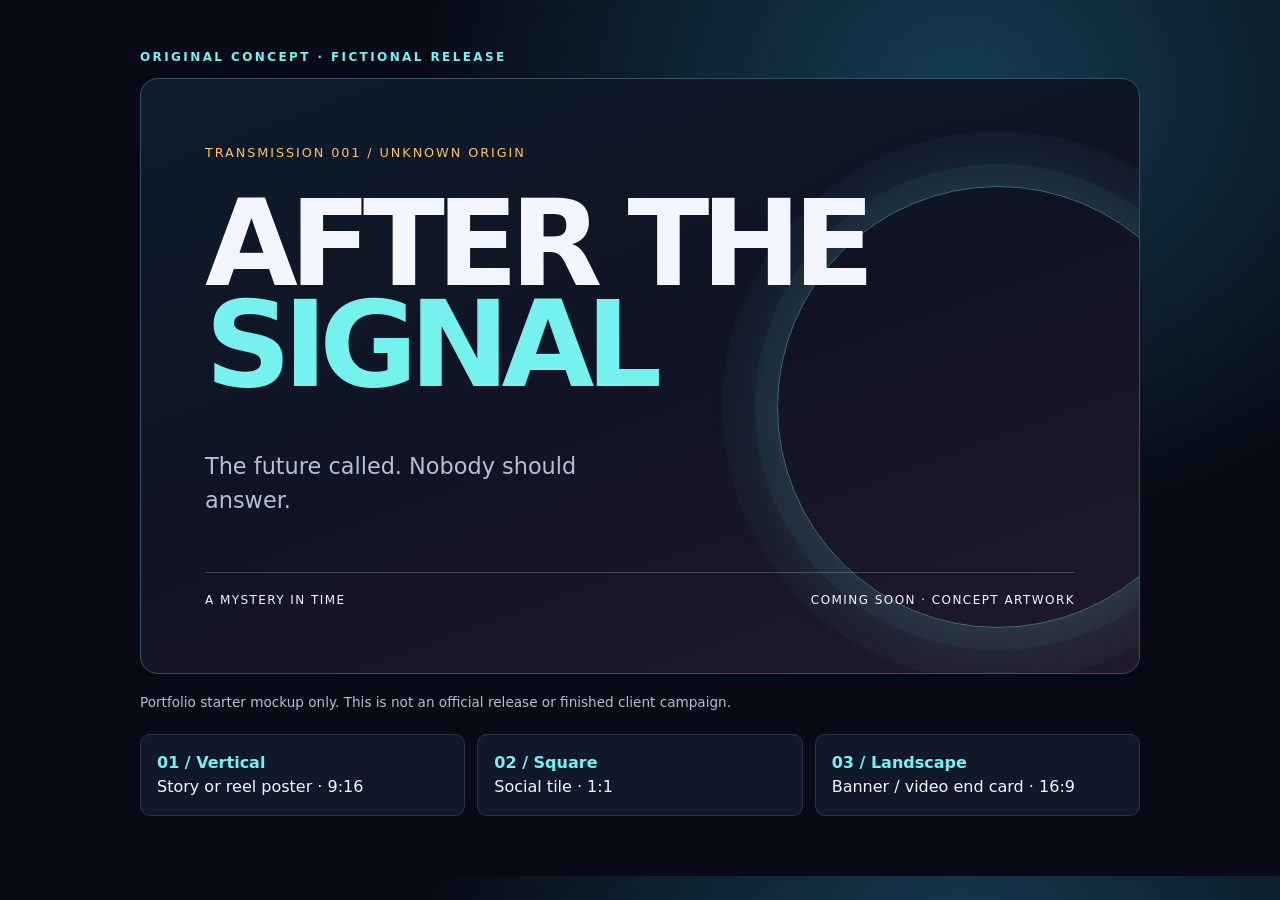
==== projects/campaign-motion-static/index.html @ 1b3e4236 "Add campaign visual starter page" ====
<!doctype html>
<html lang="en">
<head>
<meta charset="utf-8">
<meta name="viewport" content="width=device-width,initial-scale=1">
<meta name="description" content="Starter campaign concept for the fictional sci-fi mystery AFTER THE SIGNAL.">
<title>AFTER THE SIGNAL — Campaign Concept</title>
<style>
:root{color-scheme:dark;--bg:#080b15;--panel:#11182a;--cyan:#75f2ef;--amber:#ffbf69;--ink:#f4f6ff;--muted:#b4bfd6}
*{box-sizing:border-box}body{margin:0;background:radial-gradient(ellipse at 75% 10%,#153c52 0,transparent 40%),var(--bg);color:var(--ink);font:16px/1.5 system-ui,-apple-system,Segoe UI,sans-serif}
main{width:min(1000px,calc(100% - 32px));margin:auto;padding:36px 0 60px}.eyebrow{letter-spacing:.2em;text-transform:uppercase;color:var(--cyan);font-size:.75rem;font-weight:700}.poster{min-height:580px;display:flex;flex-direction:column;justify-content:space-between;gap:32px;padding:clamp(24px,6vw,64px);border:1px solid #31526a;border-radius:18px;background:linear-gradient(160deg,#0d1c2b 0%,#101323 48%,#211a2b 100%);position:relative;overflow:hidden}.poster:before{content:"";position:absolute;width:clamp(180px,45vw,440px);aspect-ratio:1;border:1px solid #75f2ef66;border-radius:50%;right:-8%;top:18%;box-shadow:0 0 0 22px #75f2ef0a,0 0 0 55px #75f2ef08,0 0 70px #75f2ef25}.poster>*{position:relative}.signal{color:var(--amber);font-size:.8rem;letter-spacing:.15em}.title{font-size:clamp(3rem,10vw,7.5rem);line-height:.84;letter-spacing:-.07em;text-transform:uppercase;margin:0;max-width:700px}.title span{color:var(--cyan);display:block}.tagline{font-size:clamp(1rem,2.6vw,1.4rem);max-width:440px;color:var(--muted)}.footer{display:flex;justify-content:space-between;gap:16px;flex-wrap:wrap;border-top:1px solid #ffffff30;padding-top:18px;text-transform:uppercase;font-size:.75rem;letter-spacing:.12em}.note{color:var(--muted);font-size:.85rem;margin-top:18px}.formats{display:grid;grid-template-columns:repeat(3,1fr);gap:12px;margin-top:22px}.format{background:var(--panel);border:1px solid #25364b;border-radius:10px;padding:16px}.format strong{display:block;color:var(--cyan)}@media(max-width:600px){.poster{min-height:500px}.formats{grid-template-columns:1fr}}
</style>
</head>
<body><main>
<p class="eyebrow">Original concept · Fictional release</p>
<section class="poster" aria-label="Campaign poster concept">
<div class="signal">TRANSMISSION 001 / UNKNOWN ORIGIN</div>
<h1 class="title">After the <span>Signal</span></h1>
<p class="tagline">The future called. Nobody should answer.</p>
<div class="footer"><span>A mystery in time</span><span>Coming soon · Concept artwork</span></div>
</section>
<p class="note">Portfolio starter mockup only. This is not an official release or finished client campaign.</p>
<section class="formats" aria-label="Planned format adaptations">
<div class="format"><strong>01 / Vertical</strong>Story or reel poster · 9:16</div>
<div class="format"><strong>02 / Square</strong>Social tile · 1:1</div>
<div class="format"><strong>03 / Landscape</strong>Banner / video end card · 16:9</div>
</section>
</main></body></html>
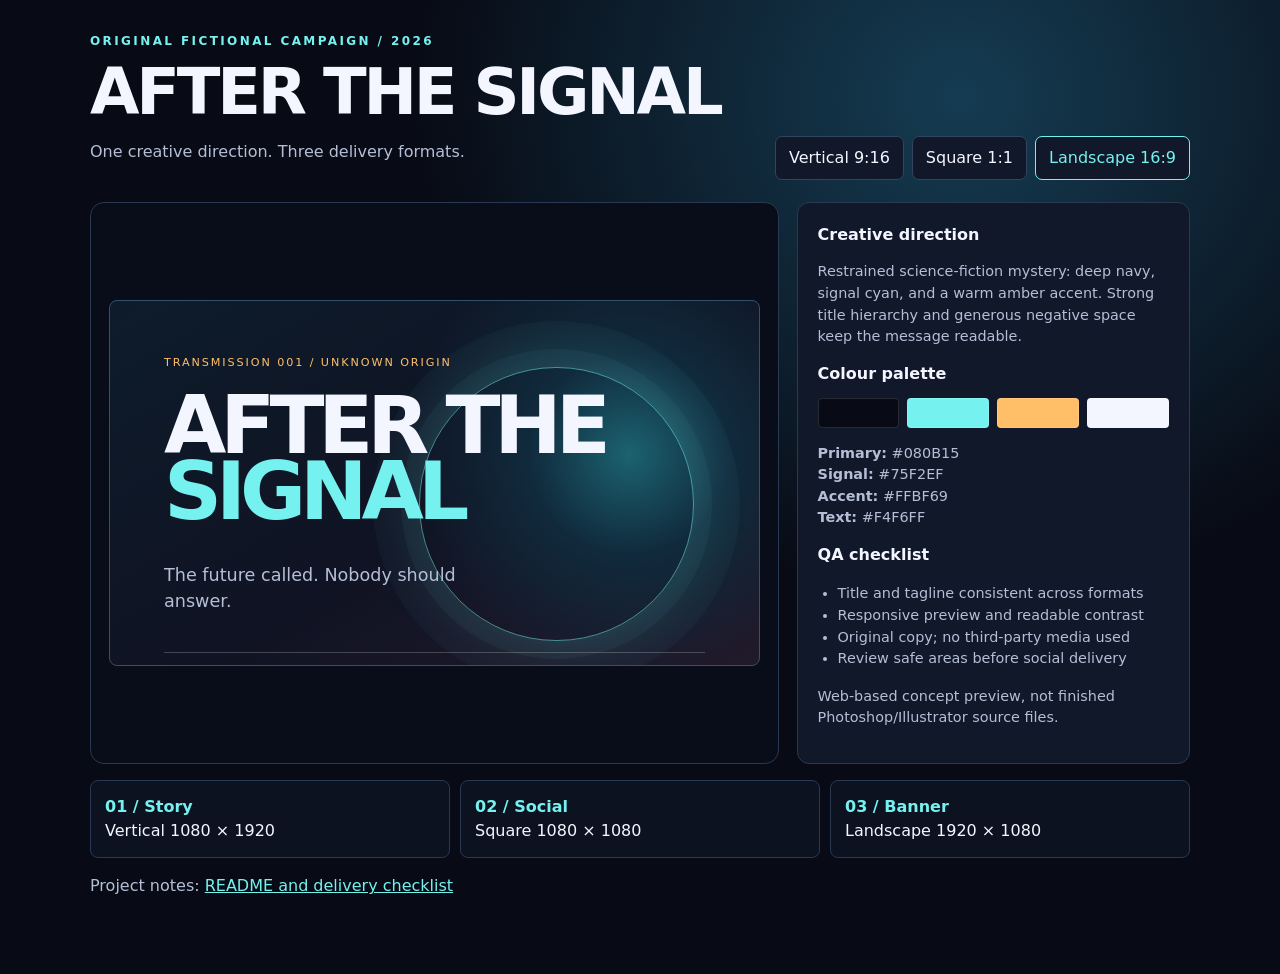
==== commit 55819769: "Complete responsive campaign format previews" ====
--- a/projects/campaign-motion-static/index.html
+++ b/projects/campaign-motion-static/index.html
@@ -1,28 +1,5 @@
-<!doctype html>
-<html lang="en">
-<head>
-<meta charset="utf-8">
-<meta name="viewport" content="width=device-width,initial-scale=1">
-<meta name="description" content="Starter campaign concept for the fictional sci-fi mystery AFTER THE SIGNAL.">
-<title>AFTER THE SIGNAL — Campaign Concept</title>
-<style>
-:root{color-scheme:dark;--bg:#080b15;--panel:#11182a;--cyan:#75f2ef;--amber:#ffbf69;--ink:#f4f6ff;--muted:#b4bfd6}
-*{box-sizing:border-box}body{margin:0;background:radial-gradient(ellipse at 75% 10%,#153c52 0,transparent 40%),var(--bg);color:var(--ink);font:16px/1.5 system-ui,-apple-system,Segoe UI,sans-serif}
-main{width:min(1000px,calc(100% - 32px));margin:auto;padding:36px 0 60px}.eyebrow{letter-spacing:.2em;text-transform:uppercase;color:var(--cyan);font-size:.75rem;font-weight:700}.poster{min-height:580px;display:flex;flex-direction:column;justify-content:space-between;gap:32px;padding:clamp(24px,6vw,64px);border:1px solid #31526a;border-radius:18px;background:linear-gradient(160deg,#0d1c2b 0%,#101323 48%,#211a2b 100%);position:relative;overflow:hidden}.poster:before{content:"";position:absolute;width:clamp(180px,45vw,440px);aspect-ratio:1;border:1px solid #75f2ef66;border-radius:50%;right:-8%;top:18%;box-shadow:0 0 0 22px #75f2ef0a,0 0 0 55px #75f2ef08,0 0 70px #75f2ef25}.poster>*{position:relative}.signal{color:var(--amber);font-size:.8rem;letter-spacing:.15em}.title{font-size:clamp(3rem,10vw,7.5rem);line-height:.84;letter-spacing:-.07em;text-transform:uppercase;margin:0;max-width:700px}.title span{color:var(--cyan);display:block}.tagline{font-size:clamp(1rem,2.6vw,1.4rem);max-width:440px;color:var(--muted)}.footer{display:flex;justify-content:space-between;gap:16px;flex-wrap:wrap;border-top:1px solid #ffffff30;padding-top:18px;text-transform:uppercase;font-size:.75rem;letter-spacing:.12em}.note{color:var(--muted);font-size:.85rem;margin-top:18px}.formats{display:grid;grid-template-columns:repeat(3,1fr);gap:12px;margin-top:22px}.format{background:var(--panel);border:1px solid #25364b;border-radius:10px;padding:16px}.format strong{display:block;color:var(--cyan)}@media(max-width:600px){.poster{min-height:500px}.formats{grid-template-columns:1fr}}
-</style>
-</head>
-<body><main>
-<p class="eyebrow">Original concept · Fictional release</p>
-<section class="poster" aria-label="Campaign poster concept">
-<div class="signal">TRANSMISSION 001 / UNKNOWN ORIGIN</div>
-<h1 class="title">After the <span>Signal</span></h1>
-<p class="tagline">The future called. Nobody should answer.</p>
-<div class="footer"><span>A mystery in time</span><span>Coming soon · Concept artwork</span></div>
-</section>
-<p class="note">Portfolio starter mockup only. This is not an official release or finished client campaign.</p>
-<section class="formats" aria-label="Planned format adaptations">
-<div class="format"><strong>01 / Vertical</strong>Story or reel poster · 9:16</div>
-<div class="format"><strong>02 / Square</strong>Social tile · 1:1</div>
-<div class="format"><strong>03 / Landscape</strong>Banner / video end card · 16:9</div>
-</section>
-</main></body></html>
+<!doctype html><html lang="en"><head><meta charset="utf-8"><meta name="viewport" content="width=device-width,initial-scale=1"><meta name="description" content="Responsive multi-format creative campaign concept for fictional sci-fi mystery AFTER THE SIGNAL."><title>AFTER THE SIGNAL — Campaign Studio</title><style>
+:root{color-scheme:dark;--bg:#080b15;--panel:#11182a;--cyan:#75f2ef;--amber:#ffbf69;--ink:#f4f6ff;--muted:#b4bfd6}*{box-sizing:border-box}body{margin:0;background:radial-gradient(ellipse at 75% 10%,#153c52 0,transparent 40%),var(--bg);color:var(--ink);font:16px/1.5 system-ui,sans-serif}.wrap{width:min(1100px,calc(100% - 32px));margin:auto;padding:32px 0 60px}.eyebrow{letter-spacing:.2em;text-transform:uppercase;color:var(--cyan);font-size:.75rem;font-weight:700}.head{display:flex;justify-content:space-between;align-items:end;gap:20px;flex-wrap:wrap;margin-bottom:22px}h1{font-size:clamp(2rem,5vw,4rem);line-height:1;letter-spacing:-.05em;margin:10px 0}.muted{color:var(--muted)}.controls{display:flex;gap:8px;flex-wrap:wrap}button{font:inherit;color:var(--ink);background:var(--panel);border:1px solid #33445c;border-radius:7px;padding:9px 13px;cursor:pointer}button[aria-pressed=true],button:hover{border-color:var(--cyan);color:var(--cyan)}.layout{display:grid;grid-template-columns:minmax(0,1.4fr) minmax(240px,.8fr);gap:18px}.preview-wrap{border:1px solid #293951;border-radius:14px;background:#080d19;padding:18px;display:grid;place-items:center;min-height:460px}.art{width:100%;max-width:720px;aspect-ratio:16/9;display:flex;flex-direction:column;justify-content:space-between;gap:20px;padding:clamp(18px,5vw,54px);border:1px solid #31526a;border-radius:8px;background:radial-gradient(circle at 80% 42%,#1c6270 0,#102a3c 18%,transparent 40%),linear-gradient(150deg,#0d1c2b,#101323 55%,#211a2b);position:relative;overflow:hidden;transition:aspect-ratio .25s,width .25s}.art:before{content:"";position:absolute;width:42%;aspect-ratio:1;border:1px solid #75f2ef88;border-radius:50%;right:10%;top:18%;box-shadow:0 0 0 18px #75f2ef0a,0 0 0 46px #75f2ef08,0 0 60px #75f2ef24}.art>*{position:relative}.signal{font-size:.7rem;letter-spacing:.17em;color:var(--amber);text-transform:uppercase}.title{font-size:clamp(2.1rem,6.3vw,5.4rem);line-height:.82;letter-spacing:-.075em;text-transform:uppercase;margin:0;font-weight:900}.title span{display:block;color:var(--cyan)}.tagline{max-width:320px;color:var(--muted);font-size:clamp(.8rem,1.6vw,1.1rem)}.foot{display:flex;justify-content:space-between;gap:10px;flex-wrap:wrap;border-top:1px solid #ffffff35;padding-top:12px;text-transform:uppercase;font-size:.62rem;letter-spacing:.1em}.square .art{aspect-ratio:1/1;max-width:480px}.vertical .art{aspect-ratio:9/16;max-width:360px}.horizontal .art{aspect-ratio:16/9}.panel{border:1px solid #293951;background:var(--panel);border-radius:12px;padding:20px}.panel h2{font-size:1rem;margin:0 0 10px}.panel p,.panel li{font-size:.9rem;color:var(--muted)}.palette{display:flex;gap:8px;margin:12px 0}.swatch{height:30px;flex:1;border-radius:4px;border:1px solid #ffffff20}.swatch:nth-child(1){background:#080b15}.swatch:nth-child(2){background:#75f2ef}.swatch:nth-child(3){background:#ffbf69}.swatch:nth-child(4){background:#f4f6ff}.check{padding-left:20px}.formats{display:grid;grid-template-columns:repeat(3,1fr);gap:10px;margin-top:16px}.format{border:1px solid #293951;background:#0c1220;border-radius:8px;padding:14px}.format b{display:block;color:var(--cyan)}.notice{font-size:.85rem;color:var(--amber)}@media(max-width:760px){.layout{grid-template-columns:1fr}.preview-wrap{min-height:400px}.formats{grid-template-columns:1fr}.vertical .art{max-width:270px}}@media(prefers-reduced-motion:reduce){.art{transition:none}}
+</style></head><body><main class="wrap"><header class="head"><div><div class="eyebrow">Original fictional campaign / 2026</div><h1>AFTER THE SIGNAL</h1><p class="muted">One creative direction. Three delivery formats.</p></div><div class="controls" role="group" aria-label="Choose preview format"><button data-format="vertical" aria-pressed="false">Vertical 9:16</button><button data-format="square" aria-pressed="false">Square 1:1</button><button data-format="horizontal" aria-pressed="true">Landscape 16:9</button></div></header>
+<div class="layout"><section class="preview-wrap horizontal" id="preview" aria-label="Campaign artwork preview"><div class="art"><div class="signal">Transmission 001 / Unknown origin</div><h2 class="title">After the <span>Signal</span></h2><p class="tagline">The future called. Nobody should answer.</p><div class="foot"><span>A mystery in time</span><span>Fictional concept</span></div></div></section><aside class="panel"><h2>Creative direction</h2><p>Restrained science-fiction mystery: deep navy, signal cyan, and a warm amber accent. Strong title hierarchy and generous negative space keep the message readable.</p><h2>Colour palette</h2><div class="palette" aria-label="Palette swatches"><span class="swatch"></span><span class="swatch"></span><span class="swatch"></span><span class="swatch"></span></div><p><b>Primary:</b> #080B15<br><b>Signal:</b> #75F2EF<br><b>Accent:</b> #FFBF69<br><b>Text:</b> #F4F6FF</p><h2>QA checklist</h2><ul class="check"><li>Title and tagline consistent across formats</li><li>Responsive preview and readable contrast</li><li>Original copy; no third-party media used</li><li>Review safe areas before social delivery</li></ul><p class="notice">Web-based concept preview, not finished Photoshop/Illustrator source files.</p></aside></div>
+<section class="formats"><div class="format"><b>01 / Story</b>Vertical 1080 × 1920</div><div class="format"><b>02 / Social</b>Square 1080 × 1080</div><div class="format"><b>03 / Banner</b>Landscape 1920 × 1080</div></section><p class="muted">Project notes: <a href="README.md" style="color:var(--cyan)">README and delivery checklist</a></p></main><script>const preview=document.getElementById('preview');document.querySelectorAll('[data-format]').forEach(button=>button.addEventListener('click',()=>{const format=button.dataset.format;preview.className='preview-wrap '+format;document.querySelectorAll('[data-format]').forEach(b=>b.setAttribute('aria-pressed',String(b===button)));}));</script></body></html>
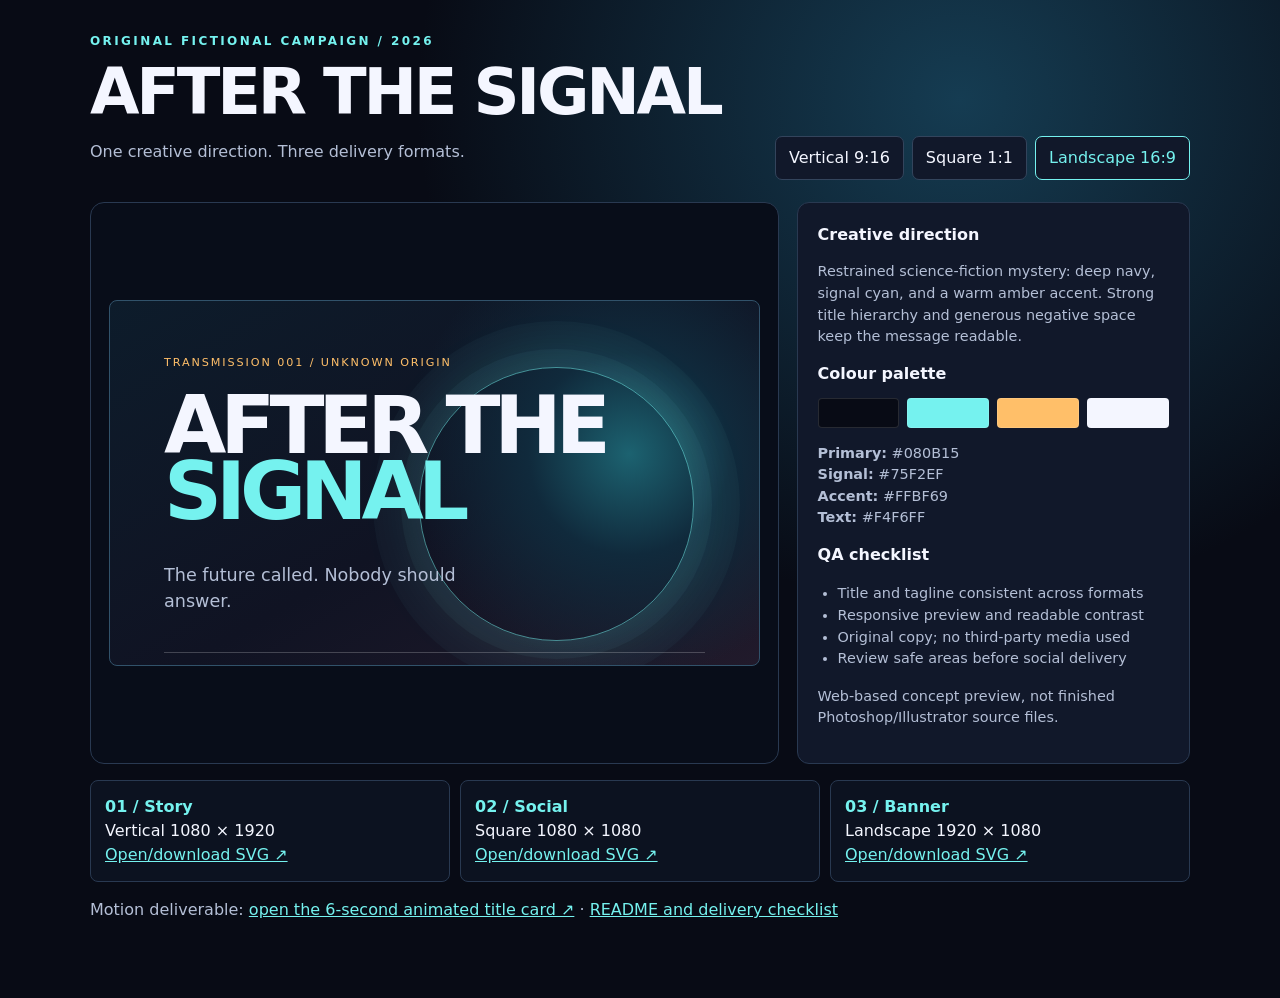
==== commit 7ca75a7e: "Link campaign SVG exports and motion title card" ====
--- a/projects/campaign-motion-static/index.html
+++ b/projects/campaign-motion-static/index.html
@@ -2,4 +2,4 @@
 :root{color-scheme:dark;--bg:#080b15;--panel:#11182a;--cyan:#75f2ef;--amber:#ffbf69;--ink:#f4f6ff;--muted:#b4bfd6}*{box-sizing:border-box}body{margin:0;background:radial-gradient(ellipse at 75% 10%,#153c52 0,transparent 40%),var(--bg);color:var(--ink);font:16px/1.5 system-ui,sans-serif}.wrap{width:min(1100px,calc(100% - 32px));margin:auto;padding:32px 0 60px}.eyebrow{letter-spacing:.2em;text-transform:uppercase;color:var(--cyan);font-size:.75rem;font-weight:700}.head{display:flex;justify-content:space-between;align-items:end;gap:20px;flex-wrap:wrap;margin-bottom:22px}h1{font-size:clamp(2rem,5vw,4rem);line-height:1;letter-spacing:-.05em;margin:10px 0}.muted{color:var(--muted)}.controls{display:flex;gap:8px;flex-wrap:wrap}button{font:inherit;color:var(--ink);background:var(--panel);border:1px solid #33445c;border-radius:7px;padding:9px 13px;cursor:pointer}button[aria-pressed=true],button:hover{border-color:var(--cyan);color:var(--cyan)}.layout{display:grid;grid-template-columns:minmax(0,1.4fr) minmax(240px,.8fr);gap:18px}.preview-wrap{border:1px solid #293951;border-radius:14px;background:#080d19;padding:18px;display:grid;place-items:center;min-height:460px}.art{width:100%;max-width:720px;aspect-ratio:16/9;display:flex;flex-direction:column;justify-content:space-between;gap:20px;padding:clamp(18px,5vw,54px);border:1px solid #31526a;border-radius:8px;background:radial-gradient(circle at 80% 42%,#1c6270 0,#102a3c 18%,transparent 40%),linear-gradient(150deg,#0d1c2b,#101323 55%,#211a2b);position:relative;overflow:hidden;transition:aspect-ratio .25s,width .25s}.art:before{content:"";position:absolute;width:42%;aspect-ratio:1;border:1px solid #75f2ef88;border-radius:50%;right:10%;top:18%;box-shadow:0 0 0 18px #75f2ef0a,0 0 0 46px #75f2ef08,0 0 60px #75f2ef24}.art>*{position:relative}.signal{font-size:.7rem;letter-spacing:.17em;color:var(--amber);text-transform:uppercase}.title{font-size:clamp(2.1rem,6.3vw,5.4rem);line-height:.82;letter-spacing:-.075em;text-transform:uppercase;margin:0;font-weight:900}.title span{display:block;color:var(--cyan)}.tagline{max-width:320px;color:var(--muted);font-size:clamp(.8rem,1.6vw,1.1rem)}.foot{display:flex;justify-content:space-between;gap:10px;flex-wrap:wrap;border-top:1px solid #ffffff35;padding-top:12px;text-transform:uppercase;font-size:.62rem;letter-spacing:.1em}.square .art{aspect-ratio:1/1;max-width:480px}.vertical .art{aspect-ratio:9/16;max-width:360px}.horizontal .art{aspect-ratio:16/9}.panel{border:1px solid #293951;background:var(--panel);border-radius:12px;padding:20px}.panel h2{font-size:1rem;margin:0 0 10px}.panel p,.panel li{font-size:.9rem;color:var(--muted)}.palette{display:flex;gap:8px;margin:12px 0}.swatch{height:30px;flex:1;border-radius:4px;border:1px solid #ffffff20}.swatch:nth-child(1){background:#080b15}.swatch:nth-child(2){background:#75f2ef}.swatch:nth-child(3){background:#ffbf69}.swatch:nth-child(4){background:#f4f6ff}.check{padding-left:20px}.formats{display:grid;grid-template-columns:repeat(3,1fr);gap:10px;margin-top:16px}.format{border:1px solid #293951;background:#0c1220;border-radius:8px;padding:14px}.format b{display:block;color:var(--cyan)}.notice{font-size:.85rem;color:var(--amber)}@media(max-width:760px){.layout{grid-template-columns:1fr}.preview-wrap{min-height:400px}.formats{grid-template-columns:1fr}.vertical .art{max-width:270px}}@media(prefers-reduced-motion:reduce){.art{transition:none}}
 </style></head><body><main class="wrap"><header class="head"><div><div class="eyebrow">Original fictional campaign / 2026</div><h1>AFTER THE SIGNAL</h1><p class="muted">One creative direction. Three delivery formats.</p></div><div class="controls" role="group" aria-label="Choose preview format"><button data-format="vertical" aria-pressed="false">Vertical 9:16</button><button data-format="square" aria-pressed="false">Square 1:1</button><button data-format="horizontal" aria-pressed="true">Landscape 16:9</button></div></header>
 <div class="layout"><section class="preview-wrap horizontal" id="preview" aria-label="Campaign artwork preview"><div class="art"><div class="signal">Transmission 001 / Unknown origin</div><h2 class="title">After the <span>Signal</span></h2><p class="tagline">The future called. Nobody should answer.</p><div class="foot"><span>A mystery in time</span><span>Fictional concept</span></div></div></section><aside class="panel"><h2>Creative direction</h2><p>Restrained science-fiction mystery: deep navy, signal cyan, and a warm amber accent. Strong title hierarchy and generous negative space keep the message readable.</p><h2>Colour palette</h2><div class="palette" aria-label="Palette swatches"><span class="swatch"></span><span class="swatch"></span><span class="swatch"></span><span class="swatch"></span></div><p><b>Primary:</b> #080B15<br><b>Signal:</b> #75F2EF<br><b>Accent:</b> #FFBF69<br><b>Text:</b> #F4F6FF</p><h2>QA checklist</h2><ul class="check"><li>Title and tagline consistent across formats</li><li>Responsive preview and readable contrast</li><li>Original copy; no third-party media used</li><li>Review safe areas before social delivery</li></ul><p class="notice">Web-based concept preview, not finished Photoshop/Illustrator source files.</p></aside></div>
-<section class="formats"><div class="format"><b>01 / Story</b>Vertical 1080 × 1920</div><div class="format"><b>02 / Social</b>Square 1080 × 1080</div><div class="format"><b>03 / Banner</b>Landscape 1920 × 1080</div></section><p class="muted">Project notes: <a href="README.md" style="color:var(--cyan)">README and delivery checklist</a></p></main><script>const preview=document.getElementById('preview');document.querySelectorAll('[data-format]').forEach(button=>button.addEventListener('click',()=>{const format=button.dataset.format;preview.className='preview-wrap '+format;document.querySelectorAll('[data-format]').forEach(b=>b.setAttribute('aria-pressed',String(b===button)));}));</script></body></html>+<section class="formats"><div class="format"><b>01 / Story</b>Vertical 1080 × 1920<br><a href="poster-vertical.svg" download style="color:var(--cyan)">Open/download SVG ↗</a></div><div class="format"><b>02 / Social</b>Square 1080 × 1080<br><a href="poster-square.svg" download style="color:var(--cyan)">Open/download SVG ↗</a></div><div class="format"><b>03 / Banner</b>Landscape 1920 × 1080<br><a href="poster-landscape.svg" download style="color:var(--cyan)">Open/download SVG ↗</a></div></section><p class="muted">Motion deliverable: <a href="motion-title-card.html" style="color:var(--cyan)">open the 6-second animated title card ↗</a> · <a href="README.md" style="color:var(--cyan)">README and delivery checklist</a></p></main><script>const preview=document.getElementById('preview');document.querySelectorAll('[data-format]').forEach(button=>button.addEventListener('click',()=>{const format=button.dataset.format;preview.className='preview-wrap '+format;document.querySelectorAll('[data-format]').forEach(b=>b.setAttribute('aria-pressed',String(b===button)));}));</script></body></html>
